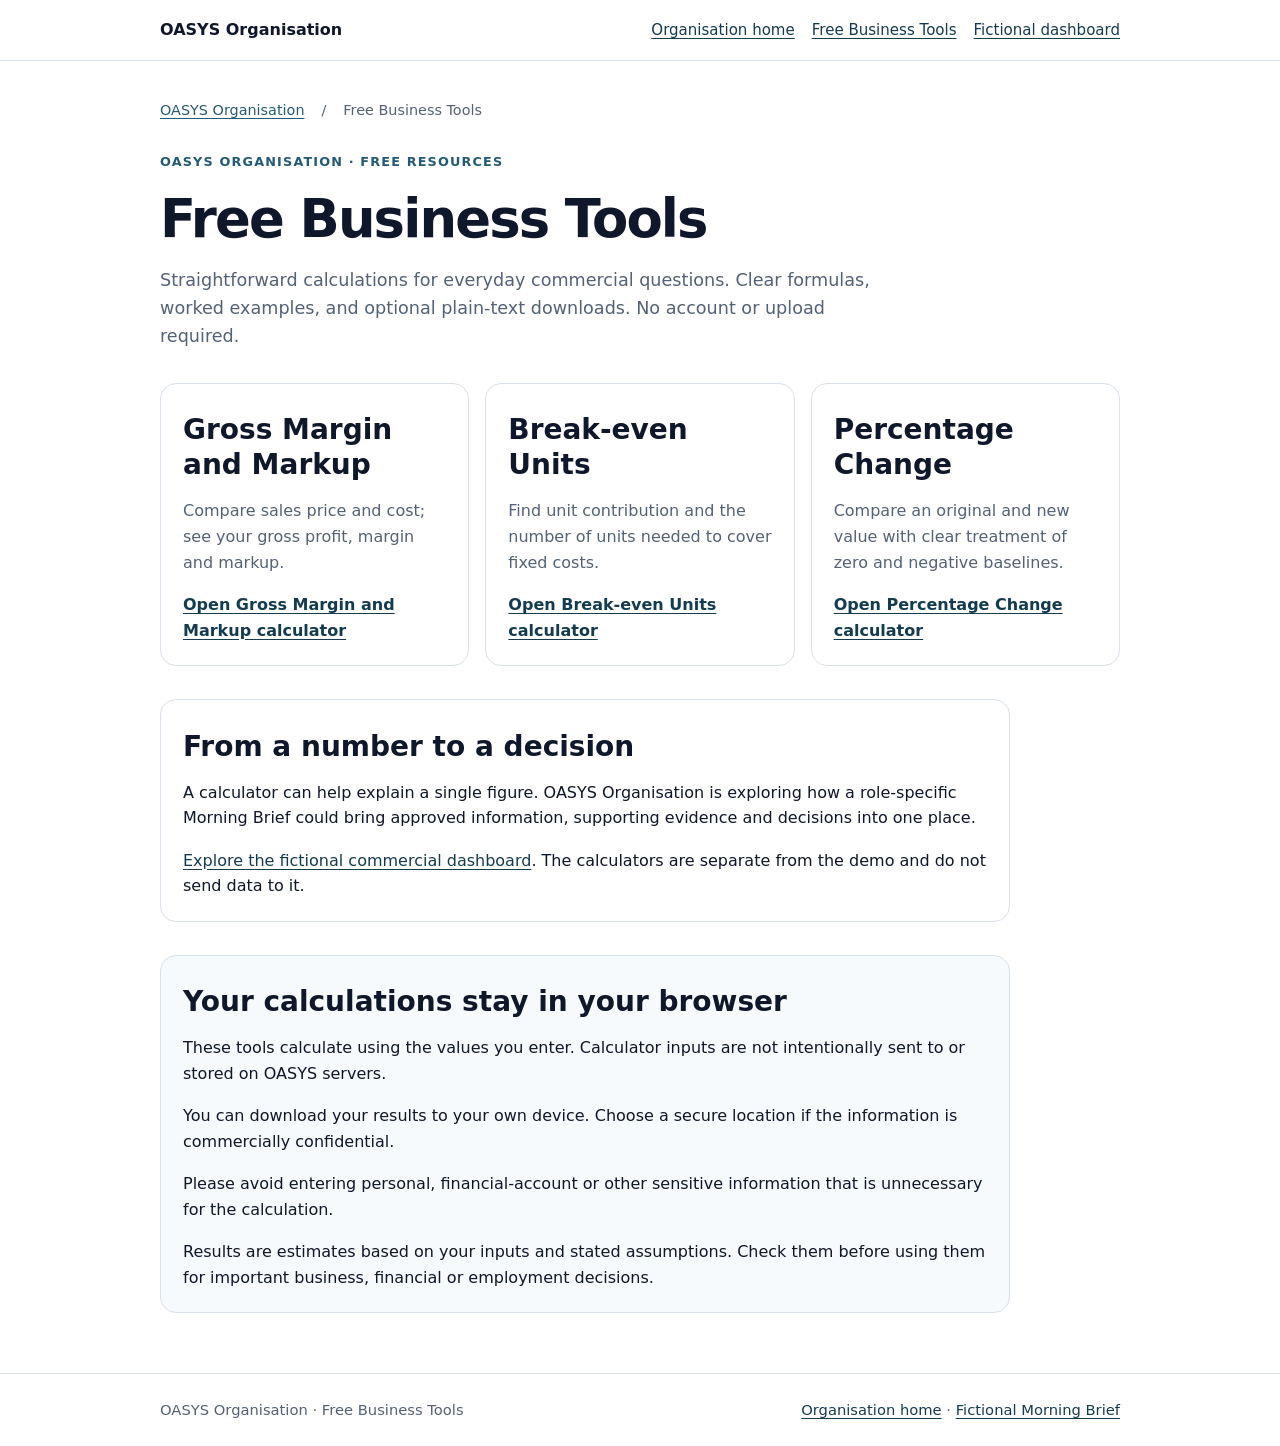
==== business-tools/index.html @ 9807e128 "Add review-gated Free Business Tools calculators and local text downloads" ====
<!doctype html>
<html lang="en-GB">
<head>
<meta charset="utf-8">
<meta name="viewport" content="width=device-width, initial-scale=1">
<title>Free Business Tools | OASYS Organisation</title>
<meta name="description" content="Three free UK business calculators for gross margin and markup, break-even units and percentage change. No account or data upload required.">
<meta name="robots" content="index,follow">
<link rel="canonical" href="https://organisation.oasys-cloud.com/business-tools/">
<meta property="og:type" content="website">
<meta property="og:title" content="Free Business Tools | OASYS Organisation">
<meta property="og:description" content="Three free UK business calculators for gross margin and markup, break-even units and percentage change. No account or data upload required.">
<meta property="og:url" content="https://organisation.oasys-cloud.com/business-tools/">
<meta name="theme-color" content="#0f172a">
<link rel="stylesheet" href="./tools.css">
<script type="application/ld+json">[{"@context":"https://schema.org","@type":"WebPage","name":"Free Business Tools | OASYS Organisation","url":"https://organisation.oasys-cloud.com/business-tools/","description":"Three free UK business calculators for gross margin and markup, break-even units and percentage change. No account or data upload required."},{"@context":"https://schema.org","@type":"BreadcrumbList","itemListElement":[{"@type":"ListItem","position":1,"name":"OASYS Organisation","item":"https://organisation.oasys-cloud.com/"},{"@type":"ListItem","position":2,"name":"Free Business Tools","item":"https://organisation.oasys-cloud.com/business-tools/"}]}]</script>
</head>
<body>
<a class="skip-link" href="#main">Skip to main content</a>
<header><div class="shell header-inner"><a class="brand" href="/">OASYS <strong>Organisation</strong></a><nav aria-label="Business tools navigation"><a href="/">Organisation home</a><a href="/business-tools/" aria-label="Free Business Tools">Free Business Tools</a><a href="/#demo">Fictional dashboard</a></nav></div></header>
<main id="main" class="shell"><nav class="breadcrumbs" aria-label="Breadcrumb"><a href="/">OASYS Organisation</a> / <span aria-current="page">Free Business Tools</span></nav><p class="eyebrow">OASYS Organisation · Free resources</p><h1>Free Business Tools</h1><p class="intro">Straightforward calculations for everyday commercial questions. Clear formulas, worked examples, and optional plain-text downloads. No account or upload required.</p><section class="section" aria-label="Available calculators"><div class="tool-list"><article class="card"><h2>Gross Margin and Markup</h2><p>Compare sales price and cost; see your gross profit, margin and markup.</p><a href="/business-tools/gross-margin-markup/">Open Gross Margin and Markup calculator</a></article>
<article class="card"><h2>Break-even Units</h2><p>Find unit contribution and the number of units needed to cover fixed costs.</p><a href="/business-tools/break-even/">Open Break-even Units calculator</a></article>
<article class="card"><h2>Percentage Change</h2><p>Compare an original and new value with clear treatment of zero and negative baselines.</p><a href="/business-tools/percentage-change/">Open Percentage Change calculator</a></article></div></section><section class="explanation section"><h2>From a number to a decision</h2><p>A calculator can help explain a single figure. OASYS Organisation is exploring how a role-specific Morning Brief could bring approved information, supporting evidence and decisions into one place.</p><p><a href="/#demo">Explore the fictional commercial dashboard</a>. The calculators are separate from the demo and do not send data to it.</p></section><section class="privacy section" aria-labelledby="privacy-title"><h2 id="privacy-title">Your calculations stay in your browser</h2><p>These tools calculate using the values you enter. Calculator inputs are not intentionally sent to or stored on OASYS servers.</p><p>You can download your results to your own device. Choose a secure location if the information is commercially confidential.</p><p>Please avoid entering personal, financial-account or other sensitive information that is unnecessary for the calculation.</p><p>Results are estimates based on your inputs and stated assumptions. Check them before using them for important business, financial or employment decisions.</p></section></main><footer><div class="shell"><span>OASYS Organisation · Free Business Tools</span><span><a href="/">Organisation home</a> · <a href="/#demo">Fictional Morning Brief</a></span></div></footer>
</body>
</html>
---- business-tools/tools.css ----
:root{--ink:#0f172a;--muted:#536277;--line:#d9e1ea;--soft:#f5f8fb;--accent:#245a75;--accent-dark:#153b50;--focus:#f0a928}
*{box-sizing:border-box}
html{scroll-behavior:smooth}
body{margin:0;background:#fff;color:var(--ink);font:1rem/1.6 Inter,ui-sans-serif,system-ui,-apple-system,BlinkMacSystemFont,"Segoe UI",sans-serif}
a{color:var(--accent-dark);text-underline-offset:3px}a:hover{text-decoration-thickness:2px}
a:focus-visible,button:focus-visible,input:focus-visible,select:focus-visible{outline:3px solid var(--focus);outline-offset:3px}
.skip-link{position:absolute;left:-10000px;top:8px;z-index:10;padding:.7rem 1rem;background:white;border:2px solid var(--ink)}
.skip-link:focus{left:8px}
.shell{width:min(960px,calc(100% - 32px));margin-inline:auto}
header{border-bottom:1px solid var(--line);background:white}
.header-inner{display:flex;align-items:center;justify-content:space-between;flex-wrap:wrap;gap:12px;padding:17px 0}
.brand{font-weight:800;color:var(--ink);text-decoration:none}
nav{display:flex;gap:17px;flex-wrap:wrap;font-size:.94rem}
nav a{white-space:nowrap}
main{padding:38px 0 60px}
.breadcrumbs{font-size:.9rem;color:var(--muted);margin-bottom:30px}
.breadcrumbs a{color:var(--accent)}
.eyebrow{color:var(--accent);font-size:.8rem;font-weight:800;letter-spacing:.09em;text-transform:uppercase}
h1{font-size:clamp(2rem,4.6vw,3.3rem);letter-spacing:-.035em;line-height:1.12;margin:.6rem 0 1.1rem}
h2{font-size:clamp(1.35rem,3vw,1.75rem);line-height:1.25;margin:.4rem 0 1rem}
h3{font-size:1.15rem;margin:.3rem 0 .8rem}
p{margin:0 0 1.05rem}
.intro{max-width:720px;color:var(--muted);font-size:1.1rem}
.section{margin-top:33px}
.tool-list{display:grid;grid-template-columns:repeat(3,minmax(0,1fr));gap:16px}
.card,.calc-box,.explanation,.privacy{padding:22px;border:1px solid var(--line);border-radius:16px;background:white}
.card{display:flex;flex-direction:column}
.card p{color:var(--muted)}
.card a{margin-top:auto;font-weight:750}
.calc-box{max-width:760px;background:var(--soft)}
fieldset{border:0;margin:0;padding:0;display:grid;gap:16px}
.field{display:grid;gap:6px}
label{font-weight:750}
.hint{font-size:.87rem;color:var(--muted);margin:0}
input,select{display:block;width:100%;max-width:460px;min-height:48px;padding:11px 12px;border:1px solid #7a8795;border-radius:9px;color:var(--ink);background:white;font-size:1rem}
input[aria-invalid="true"]{border:3px solid #a21d35}
.actions{display:flex;flex-wrap:wrap;gap:10px;margin:22px 0 5px}
button{font:inherit;font-weight:750;min-height:46px;padding:10px 16px;border:2px solid var(--ink);border-radius:10px;cursor:pointer;background:var(--ink);color:white}
button.secondary{background:white;color:var(--ink)}
button:disabled{opacity:.55;cursor:not-allowed}
.result-box{margin-top:24px;border-top:1px solid var(--line);padding-top:18px}
.result-list{display:grid;gap:12px;margin:12px 0}
.result-list>div{background:white;padding:13px;border:1px solid var(--line);border-radius:10px}
.result-list dt{font-size:.89rem;color:var(--muted)}
.result-list dd{font-weight:800;font-size:1.2rem;margin:2px 0 0;overflow-wrap:anywhere}
.result-note{color:var(--muted)}
.error{color:#92162e;font-weight:700;min-height:0;margin-top:10px}
.explanation,.privacy{max-width:850px}
.explanation p:last-child,.privacy p:last-child{margin-bottom:0}
.privacy{background:#f7fafc}
.bridge{border-left:4px solid var(--accent);background:var(--soft);padding:18px 22px;margin-top:32px;border-radius:0 10px 10px 0}
footer{border-top:1px solid var(--line);padding:24px 0;color:var(--muted);font-size:.92rem}
footer .shell{display:flex;justify-content:space-between;flex-wrap:wrap;gap:10px}
.sr-only{position:absolute;width:1px;height:1px;padding:0;margin:-1px;overflow:hidden;clip:rect(0,0,0,0);white-space:nowrap;border:0}
@media(max-width:700px){.tool-list{grid-template-columns:1fr}.card,.calc-box,.explanation,.privacy{padding:18px}main{padding-top:24px}nav{gap:12px}.header-inner{align-items:flex-start}}
@media(max-width:340px){.shell{width:calc(100% - 20px)}.actions button{width:100%}}
@media(prefers-reduced-motion:reduce){html{scroll-behavior:auto}}
@media print{header nav,.breadcrumbs,.actions,.bridge,footer,.skip-link{display:none!important}main{padding:0}.calc-box,.explanation,.privacy{break-inside:avoid;border-color:#888}.tool-list{display:block}.card{margin-bottom:14px}}
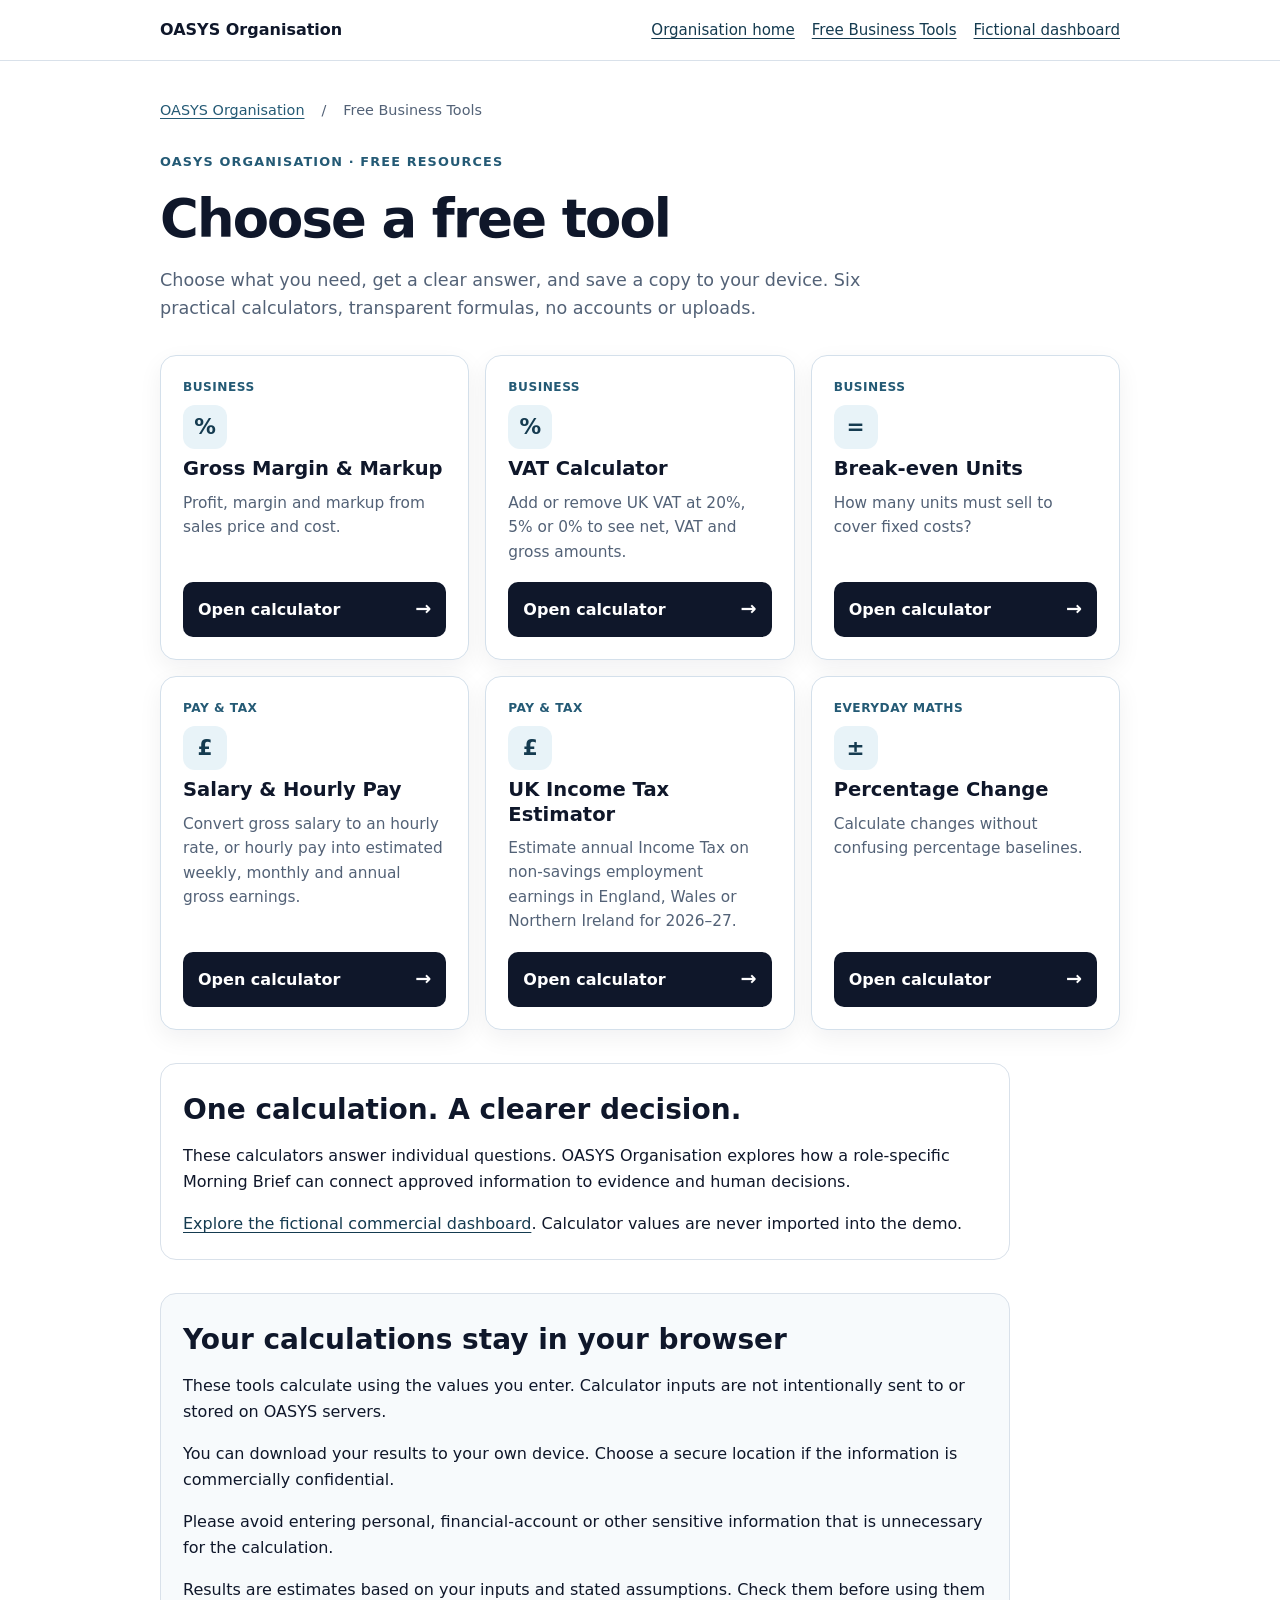
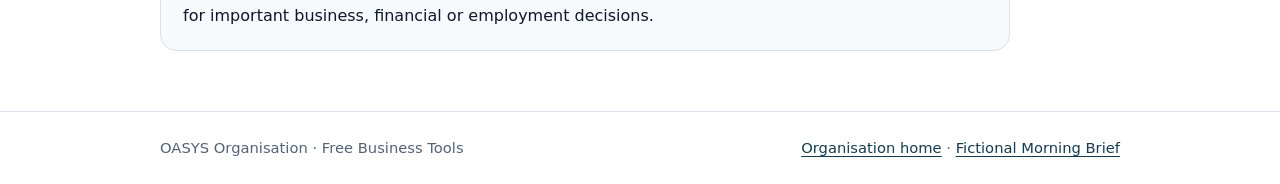
==== commit 992d4c24: "Draft six-tool business calculator update: VAT, pay, income tax and clearer selection" ====
--- a/business-tools/index.html
+++ b/business-tools/index.html
@@ -1,25 +1,6 @@
-<!doctype html>
-<html lang="en-GB">
-<head>
-<meta charset="utf-8">
-<meta name="viewport" content="width=device-width, initial-scale=1">
-<title>Free Business Tools | OASYS Organisation</title>
-<meta name="description" content="Three free UK business calculators for gross margin and markup, break-even units and percentage change. No account or data upload required.">
-<meta name="robots" content="index,follow">
-<link rel="canonical" href="https://organisation.oasys-cloud.com/business-tools/">
-<meta property="og:type" content="website">
-<meta property="og:title" content="Free Business Tools | OASYS Organisation">
-<meta property="og:description" content="Three free UK business calculators for gross margin and markup, break-even units and percentage change. No account or data upload required.">
-<meta property="og:url" content="https://organisation.oasys-cloud.com/business-tools/">
-<meta name="theme-color" content="#0f172a">
-<link rel="stylesheet" href="./tools.css">
-<script type="application/ld+json">[{"@context":"https://schema.org","@type":"WebPage","name":"Free Business Tools | OASYS Organisation","url":"https://organisation.oasys-cloud.com/business-tools/","description":"Three free UK business calculators for gross margin and markup, break-even units and percentage change. No account or data upload required."},{"@context":"https://schema.org","@type":"BreadcrumbList","itemListElement":[{"@type":"ListItem","position":1,"name":"OASYS Organisation","item":"https://organisation.oasys-cloud.com/"},{"@type":"ListItem","position":2,"name":"Free Business Tools","item":"https://organisation.oasys-cloud.com/business-tools/"}]}]</script>
-</head>
-<body>
-<a class="skip-link" href="#main">Skip to main content</a>
-<header><div class="shell header-inner"><a class="brand" href="/">OASYS <strong>Organisation</strong></a><nav aria-label="Business tools navigation"><a href="/">Organisation home</a><a href="/business-tools/" aria-label="Free Business Tools">Free Business Tools</a><a href="/#demo">Fictional dashboard</a></nav></div></header>
-<main id="main" class="shell"><nav class="breadcrumbs" aria-label="Breadcrumb"><a href="/">OASYS Organisation</a> / <span aria-current="page">Free Business Tools</span></nav><p class="eyebrow">OASYS Organisation · Free resources</p><h1>Free Business Tools</h1><p class="intro">Straightforward calculations for everyday commercial questions. Clear formulas, worked examples, and optional plain-text downloads. No account or upload required.</p><section class="section" aria-label="Available calculators"><div class="tool-list"><article class="card"><h2>Gross Margin and Markup</h2><p>Compare sales price and cost; see your gross profit, margin and markup.</p><a href="/business-tools/gross-margin-markup/">Open Gross Margin and Markup calculator</a></article>
-<article class="card"><h2>Break-even Units</h2><p>Find unit contribution and the number of units needed to cover fixed costs.</p><a href="/business-tools/break-even/">Open Break-even Units calculator</a></article>
-<article class="card"><h2>Percentage Change</h2><p>Compare an original and new value with clear treatment of zero and negative baselines.</p><a href="/business-tools/percentage-change/">Open Percentage Change calculator</a></article></div></section><section class="explanation section"><h2>From a number to a decision</h2><p>A calculator can help explain a single figure. OASYS Organisation is exploring how a role-specific Morning Brief could bring approved information, supporting evidence and decisions into one place.</p><p><a href="/#demo">Explore the fictional commercial dashboard</a>. The calculators are separate from the demo and do not send data to it.</p></section><section class="privacy section" aria-labelledby="privacy-title"><h2 id="privacy-title">Your calculations stay in your browser</h2><p>These tools calculate using the values you enter. Calculator inputs are not intentionally sent to or stored on OASYS servers.</p><p>You can download your results to your own device. Choose a secure location if the information is commercially confidential.</p><p>Please avoid entering personal, financial-account or other sensitive information that is unnecessary for the calculation.</p><p>Results are estimates based on your inputs and stated assumptions. Check them before using them for important business, financial or employment decisions.</p></section></main><footer><div class="shell"><span>OASYS Organisation · Free Business Tools</span><span><a href="/">Organisation home</a> · <a href="/#demo">Fictional Morning Brief</a></span></div></footer>
-</body>
-</html>
+<!doctype html><html lang="en-GB"><head><meta charset="utf-8"><meta name="viewport" content="width=device-width, initial-scale=1"><title>Free Business Tools | OASYS Organisation</title><meta name="description" content="Six free calculators for VAT, gross pay, Income Tax, margin, break-even and percentage change. Private, browser-only calculation and text downloads."><meta name="robots" content="index,follow"><link rel="canonical" href="https://organisation.oasys-cloud.com/business-tools/"><meta property="og:type" content="website"><meta property="og:title" content="Free Business Tools | OASYS Organisation"><meta property="og:description" content="Six free calculators for VAT, gross pay, Income Tax, margin, break-even and percentage change. Private, browser-only calculation and text downloads."><meta property="og:url" content="https://organisation.oasys-cloud.com/business-tools/"><meta name="theme-color" content="#0f172a"><link rel="stylesheet" href="./tools.css"><script type="application/ld+json">[{"@context":"https://schema.org","@type":"WebPage","name":"Free Business Tools | OASYS Organisation","url":"https://organisation.oasys-cloud.com/business-tools/","description":"Six free calculators for VAT, gross pay, Income Tax, margin, break-even and percentage change. Private, browser-only calculation and text downloads."},{"@context":"https://schema.org","@type":"BreadcrumbList","itemListElement":[{"@type":"ListItem","position":1,"name":"OASYS Organisation","item":"https://organisation.oasys-cloud.com/"},{"@type":"ListItem","position":2,"name":"Free Business Tools","item":"https://organisation.oasys-cloud.com/business-tools/"}]}]</script></head><body><a class="skip-link" href="#main">Skip to main content</a><header><div class="shell header-inner"><a class="brand" href="/">OASYS <strong>Organisation</strong></a><nav aria-label="Business tools navigation"><a href="/">Organisation home</a><a href="/business-tools/">Free Business Tools</a><a href="/#demo">Fictional dashboard</a></nav></div></header><main id="main" class="shell"><nav class="breadcrumbs" aria-label="Breadcrumb"><a href="/">OASYS Organisation</a> / <span aria-current="page">Free Business Tools</span></nav><p class="eyebrow">OASYS Organisation · Free resources</p><h1>Choose a free tool</h1><p class="intro">Choose what you need, get a clear answer, and save a copy to your device. Six practical calculators, transparent formulas, no accounts or uploads.</p><section class="section" aria-label="Choose a free tool"><div class="tool-list"><article class="card tool-card"><span class="tool-category">Business</span><span class="tool-symbol" aria-hidden="true">%</span><h2>Gross Margin &amp; Markup</h2><p>Profit, margin and markup from sales price and cost.</p><a class="tool-button" href="/business-tools/gross-margin-markup/">Open calculator <span aria-hidden="true">→</span></a></article>
+<article class="card tool-card"><span class="tool-category">Business</span><span class="tool-symbol" aria-hidden="true">%</span><h2>VAT Calculator</h2><p>Add or remove UK VAT at 20%, 5% or 0% to see net, VAT and gross amounts.</p><a class="tool-button" href="/business-tools/vat/">Open calculator <span aria-hidden="true">→</span></a></article>
+<article class="card tool-card"><span class="tool-category">Business</span><span class="tool-symbol" aria-hidden="true">=</span><h2>Break-even Units</h2><p>How many units must sell to cover fixed costs?</p><a class="tool-button" href="/business-tools/break-even/">Open calculator <span aria-hidden="true">→</span></a></article>
+<article class="card tool-card"><span class="tool-category">Pay &amp; tax</span><span class="tool-symbol" aria-hidden="true">£</span><h2>Salary &amp; Hourly Pay</h2><p>Convert gross salary to an hourly rate, or hourly pay into estimated weekly, monthly and annual gross earnings.</p><a class="tool-button" href="/business-tools/salary-hourly-pay/">Open calculator <span aria-hidden="true">→</span></a></article>
+<article class="card tool-card"><span class="tool-category">Pay &amp; tax</span><span class="tool-symbol" aria-hidden="true">£</span><h2>UK Income Tax Estimator</h2><p>Estimate annual Income Tax on non-savings employment earnings in England, Wales or Northern Ireland for 2026–27.</p><a class="tool-button" href="/business-tools/income-tax/">Open calculator <span aria-hidden="true">→</span></a></article>
+<article class="card tool-card"><span class="tool-category">Everyday maths</span><span class="tool-symbol" aria-hidden="true">±</span><h2>Percentage Change</h2><p>Calculate changes without confusing percentage baselines.</p><a class="tool-button" href="/business-tools/percentage-change/">Open calculator <span aria-hidden="true">→</span></a></article></div></section><section class="explanation section"><h2>One calculation. A clearer decision.</h2><p>These calculators answer individual questions. OASYS Organisation explores how a role-specific Morning Brief can connect approved information to evidence and human decisions.</p><p><a href="/#demo">Explore the fictional commercial dashboard</a>. Calculator values are never imported into the demo.</p></section><section class="privacy section" aria-labelledby="privacy-title"><h2 id="privacy-title">Your calculations stay in your browser</h2><p>These tools calculate using the values you enter. Calculator inputs are not intentionally sent to or stored on OASYS servers.</p><p>You can download your results to your own device. Choose a secure location if the information is commercially confidential.</p><p>Please avoid entering personal, financial-account or other sensitive information that is unnecessary for the calculation.</p><p>Results are estimates based on your inputs and stated assumptions. Check them before using them for important business, financial or employment decisions.</p></section></main><footer><div class="shell"><span>OASYS Organisation · Free Business Tools</span><span><a href="/">Organisation home</a> · <a href="/#demo">Fictional Morning Brief</a></span></div></footer></body></html>
--- a/business-tools/tools.css
+++ b/business-tools/tools.css
@@ -56,3 +56,24 @@
 @media(max-width:340px){.shell{width:calc(100% - 20px)}.actions button{width:100%}}
 @media(prefers-reduced-motion:reduce){html{scroll-behavior:auto}}
 @media print{header nav,.breadcrumbs,.actions,.bridge,footer,.skip-link{display:none!important}main{padding:0}.calc-box,.explanation,.privacy{break-inside:avoid;border-color:#888}.tool-list{display:block}.card{margin-bottom:14px}}
+
+/* Direct six-tool chooser: clearer buttons and spacing. */
+.tool-card{position:relative;min-height:252px;border-color:#d4e0eb;box-shadow:0 8px 25px rgba(15,23,42,.06);transition:box-shadow .15s ease,transform .15s ease}
+.tool-card:hover{box-shadow:0 12px 30px rgba(15,23,42,.13);transform:translateY(-2px)}
+.tool-category{font-size:.76rem;letter-spacing:.04em;text-transform:uppercase;color:#245a75;font-weight:800}
+.tool-symbol{display:grid;place-items:center;background:#e8f3f8;color:#153b50;font-size:1.35rem;font-weight:800;width:44px;height:44px;border-radius:12px;margin:8px 0}
+.tool-card h2{font-size:1.22rem;line-height:1.24;margin:0 0 9px}
+.tool-card p{font-size:.96rem;margin-bottom:18px}
+.tool-card .tool-button{display:flex;align-items:center;justify-content:space-between;min-height:48px;padding:12px 15px;border-radius:10px;text-decoration:none;background:#0f172a;color:white;font-weight:800}
+.tool-card .tool-button:hover,.tool-card .tool-button:focus-visible{background:#153b50;color:white}
+.tool-card .tool-button span{font-size:1.2rem}
+.visual-chart{border-top:1px solid var(--line);margin:20px 0;padding-top:16px;max-width:560px}
+.visual-chart figcaption{font-weight:800;margin-bottom:12px}
+.visual-chart p{font-size:.93rem;color:var(--muted)}
+.chart-bar{display:flex;width:100%;height:26px;border:1px solid #9fb4c5;border-radius:8px;overflow:hidden;background:#edf3f7}
+.chart-primary{background:#245a75}.chart-secondary{background:#d49a51}
+.chart-pie{height:134px;width:134px;border-radius:50%;background:conic-gradient(#245a75 0% 75%, #d49a51 75% 100%);border:1px solid #9fb4c5;margin:10px 0}
+@media(min-width:701px) and (max-width:900px){.tool-list{grid-template-columns:repeat(2,minmax(0,1fr))}}
+@media(max-width:700px){.tool-card{min-height:0}.tool-list{grid-template-columns:1fr}}
+@media(prefers-reduced-motion:reduce){.tool-card{transition:none}.tool-card:hover{transform:none}}
+@media print{.tool-card{box-shadow:none}.chart-bar span,.chart-pie{-webkit-print-color-adjust:exact;print-color-adjust:exact}}
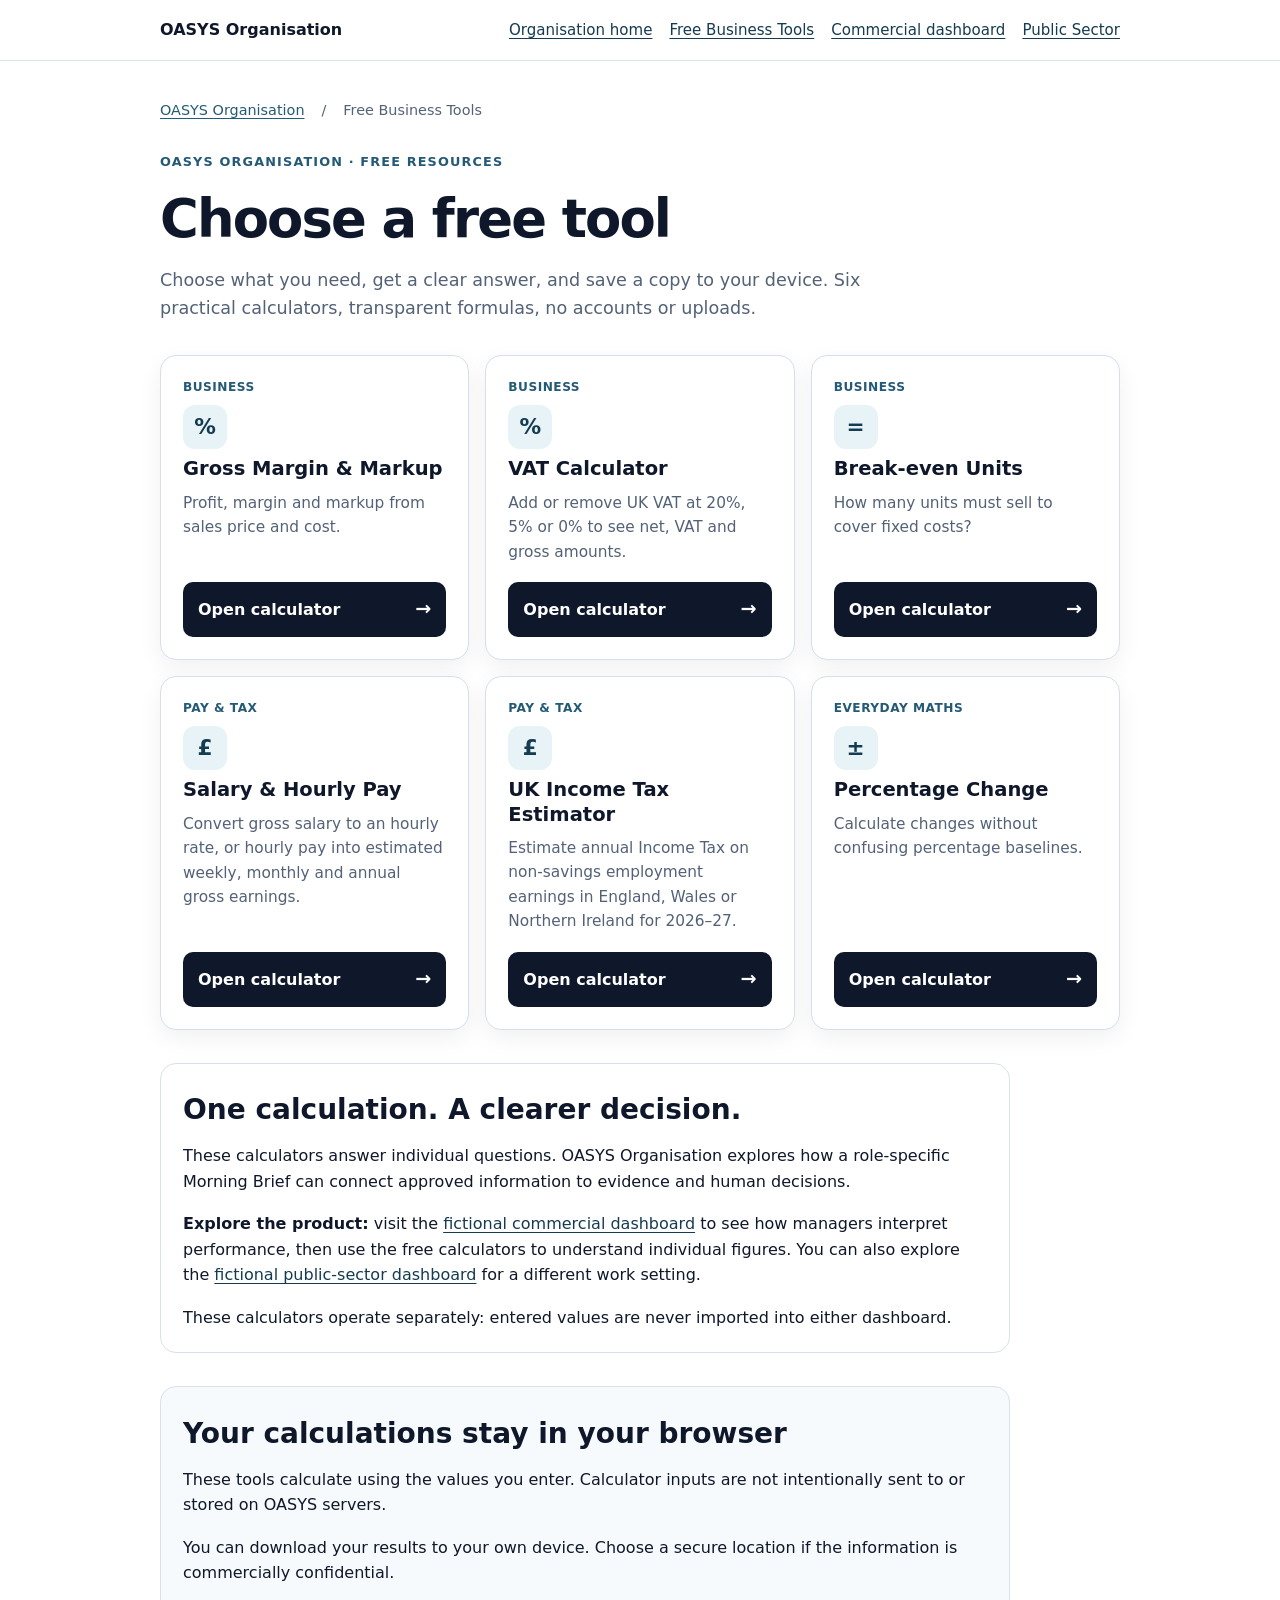
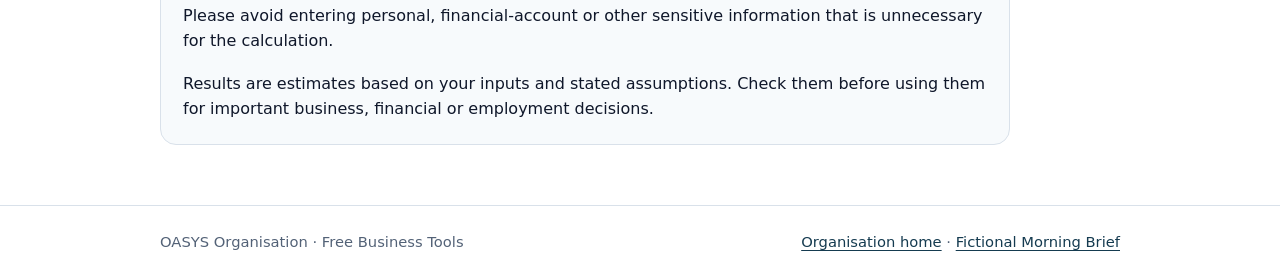
==== commit 2810d258: "Connect Organisation dashboard and free tools navigation" ====
--- a/business-tools/index.html
+++ b/business-tools/index.html
@@ -1,6 +1,6 @@
-<!doctype html><html lang="en-GB"><head><meta charset="utf-8"><meta name="viewport" content="width=device-width, initial-scale=1"><title>Free Business Tools | OASYS Organisation</title><meta name="description" content="Six free calculators for VAT, gross pay, Income Tax, margin, break-even and percentage change. Private, browser-only calculation and text downloads."><meta name="robots" content="index,follow"><link rel="canonical" href="https://organisation.oasys-cloud.com/business-tools/"><meta property="og:type" content="website"><meta property="og:title" content="Free Business Tools | OASYS Organisation"><meta property="og:description" content="Six free calculators for VAT, gross pay, Income Tax, margin, break-even and percentage change. Private, browser-only calculation and text downloads."><meta property="og:url" content="https://organisation.oasys-cloud.com/business-tools/"><meta name="theme-color" content="#0f172a"><link rel="stylesheet" href="./tools.css"><script type="application/ld+json">[{"@context":"https://schema.org","@type":"WebPage","name":"Free Business Tools | OASYS Organisation","url":"https://organisation.oasys-cloud.com/business-tools/","description":"Six free calculators for VAT, gross pay, Income Tax, margin, break-even and percentage change. Private, browser-only calculation and text downloads."},{"@context":"https://schema.org","@type":"BreadcrumbList","itemListElement":[{"@type":"ListItem","position":1,"name":"OASYS Organisation","item":"https://organisation.oasys-cloud.com/"},{"@type":"ListItem","position":2,"name":"Free Business Tools","item":"https://organisation.oasys-cloud.com/business-tools/"}]}]</script></head><body><a class="skip-link" href="#main">Skip to main content</a><header><div class="shell header-inner"><a class="brand" href="/">OASYS <strong>Organisation</strong></a><nav aria-label="Business tools navigation"><a href="/">Organisation home</a><a href="/business-tools/">Free Business Tools</a><a href="/#demo">Fictional dashboard</a></nav></div></header><main id="main" class="shell"><nav class="breadcrumbs" aria-label="Breadcrumb"><a href="/">OASYS Organisation</a> / <span aria-current="page">Free Business Tools</span></nav><p class="eyebrow">OASYS Organisation · Free resources</p><h1>Choose a free tool</h1><p class="intro">Choose what you need, get a clear answer, and save a copy to your device. Six practical calculators, transparent formulas, no accounts or uploads.</p><section class="section" aria-label="Choose a free tool"><div class="tool-list"><article class="card tool-card"><span class="tool-category">Business</span><span class="tool-symbol" aria-hidden="true">%</span><h2>Gross Margin &amp; Markup</h2><p>Profit, margin and markup from sales price and cost.</p><a class="tool-button" href="/business-tools/gross-margin-markup/">Open calculator <span aria-hidden="true">→</span></a></article>
+<!doctype html><html lang="en-GB"><head><meta charset="utf-8"><meta name="viewport" content="width=device-width, initial-scale=1"><title>Free Business Tools | OASYS Organisation</title><meta name="description" content="Six free calculators for VAT, gross pay, Income Tax, margin, break-even and percentage change. Private, browser-only calculation and text downloads."><meta name="robots" content="index,follow"><link rel="canonical" href="https://organisation.oasys-cloud.com/business-tools/"><meta property="og:type" content="website"><meta property="og:title" content="Free Business Tools | OASYS Organisation"><meta property="og:description" content="Six free calculators for VAT, gross pay, Income Tax, margin, break-even and percentage change. Private, browser-only calculation and text downloads."><meta property="og:url" content="https://organisation.oasys-cloud.com/business-tools/"><meta name="theme-color" content="#0f172a"><link rel="stylesheet" href="./tools.css"><script type="application/ld+json">[{"@context":"https://schema.org","@type":"WebPage","name":"Free Business Tools | OASYS Organisation","url":"https://organisation.oasys-cloud.com/business-tools/","description":"Six free calculators for VAT, gross pay, Income Tax, margin, break-even and percentage change. Private, browser-only calculation and text downloads."},{"@context":"https://schema.org","@type":"BreadcrumbList","itemListElement":[{"@type":"ListItem","position":1,"name":"OASYS Organisation","item":"https://organisation.oasys-cloud.com/"},{"@type":"ListItem","position":2,"name":"Free Business Tools","item":"https://organisation.oasys-cloud.com/business-tools/"}]}]</script></head><body><a class="skip-link" href="#main">Skip to main content</a><header><div class="shell header-inner"><a class="brand" href="/">OASYS <strong>Organisation</strong></a><nav aria-label="Business tools navigation"><a href="/">Organisation home</a><a href="/business-tools/">Free Business Tools</a><a href="/#demo">Commercial dashboard</a><a href="/public-sector/">Public Sector</a></nav></div></header><main id="main" class="shell"><nav class="breadcrumbs" aria-label="Breadcrumb"><a href="/">OASYS Organisation</a> / <span aria-current="page">Free Business Tools</span></nav><p class="eyebrow">OASYS Organisation · Free resources</p><h1>Choose a free tool</h1><p class="intro">Choose what you need, get a clear answer, and save a copy to your device. Six practical calculators, transparent formulas, no accounts or uploads.</p><section class="section" aria-label="Choose a free tool"><div class="tool-list"><article class="card tool-card"><span class="tool-category">Business</span><span class="tool-symbol" aria-hidden="true">%</span><h2>Gross Margin &amp; Markup</h2><p>Profit, margin and markup from sales price and cost.</p><a class="tool-button" href="/business-tools/gross-margin-markup/">Open calculator <span aria-hidden="true">→</span></a></article>
 <article class="card tool-card"><span class="tool-category">Business</span><span class="tool-symbol" aria-hidden="true">%</span><h2>VAT Calculator</h2><p>Add or remove UK VAT at 20%, 5% or 0% to see net, VAT and gross amounts.</p><a class="tool-button" href="/business-tools/vat/">Open calculator <span aria-hidden="true">→</span></a></article>
 <article class="card tool-card"><span class="tool-category">Business</span><span class="tool-symbol" aria-hidden="true">=</span><h2>Break-even Units</h2><p>How many units must sell to cover fixed costs?</p><a class="tool-button" href="/business-tools/break-even/">Open calculator <span aria-hidden="true">→</span></a></article>
 <article class="card tool-card"><span class="tool-category">Pay &amp; tax</span><span class="tool-symbol" aria-hidden="true">£</span><h2>Salary &amp; Hourly Pay</h2><p>Convert gross salary to an hourly rate, or hourly pay into estimated weekly, monthly and annual gross earnings.</p><a class="tool-button" href="/business-tools/salary-hourly-pay/">Open calculator <span aria-hidden="true">→</span></a></article>
 <article class="card tool-card"><span class="tool-category">Pay &amp; tax</span><span class="tool-symbol" aria-hidden="true">£</span><h2>UK Income Tax Estimator</h2><p>Estimate annual Income Tax on non-savings employment earnings in England, Wales or Northern Ireland for 2026–27.</p><a class="tool-button" href="/business-tools/income-tax/">Open calculator <span aria-hidden="true">→</span></a></article>
-<article class="card tool-card"><span class="tool-category">Everyday maths</span><span class="tool-symbol" aria-hidden="true">±</span><h2>Percentage Change</h2><p>Calculate changes without confusing percentage baselines.</p><a class="tool-button" href="/business-tools/percentage-change/">Open calculator <span aria-hidden="true">→</span></a></article></div></section><section class="explanation section"><h2>One calculation. A clearer decision.</h2><p>These calculators answer individual questions. OASYS Organisation explores how a role-specific Morning Brief can connect approved information to evidence and human decisions.</p><p><a href="/#demo">Explore the fictional commercial dashboard</a>. Calculator values are never imported into the demo.</p></section><section class="privacy section" aria-labelledby="privacy-title"><h2 id="privacy-title">Your calculations stay in your browser</h2><p>These tools calculate using the values you enter. Calculator inputs are not intentionally sent to or stored on OASYS servers.</p><p>You can download your results to your own device. Choose a secure location if the information is commercially confidential.</p><p>Please avoid entering personal, financial-account or other sensitive information that is unnecessary for the calculation.</p><p>Results are estimates based on your inputs and stated assumptions. Check them before using them for important business, financial or employment decisions.</p></section></main><footer><div class="shell"><span>OASYS Organisation · Free Business Tools</span><span><a href="/">Organisation home</a> · <a href="/#demo">Fictional Morning Brief</a></span></div></footer></body></html>+<article class="card tool-card"><span class="tool-category">Everyday maths</span><span class="tool-symbol" aria-hidden="true">±</span><h2>Percentage Change</h2><p>Calculate changes without confusing percentage baselines.</p><a class="tool-button" href="/business-tools/percentage-change/">Open calculator <span aria-hidden="true">→</span></a></article></div></section><section class="explanation section"><h2>One calculation. A clearer decision.</h2><p>These calculators answer individual questions. OASYS Organisation explores how a role-specific Morning Brief can connect approved information to evidence and human decisions.</p><p><strong>Explore the product:</strong> visit the <a href="/#demo">fictional commercial dashboard</a> to see how managers interpret performance, then use the free calculators to understand individual figures. You can also explore the <a href="/public-sector/#dashboard">fictional public-sector dashboard</a> for a different work setting.</p><p>These calculators operate separately: entered values are never imported into either dashboard.</p></section><section class="privacy section" aria-labelledby="privacy-title"><h2 id="privacy-title">Your calculations stay in your browser</h2><p>These tools calculate using the values you enter. Calculator inputs are not intentionally sent to or stored on OASYS servers.</p><p>You can download your results to your own device. Choose a secure location if the information is commercially confidential.</p><p>Please avoid entering personal, financial-account or other sensitive information that is unnecessary for the calculation.</p><p>Results are estimates based on your inputs and stated assumptions. Check them before using them for important business, financial or employment decisions.</p></section></main><footer><div class="shell"><span>OASYS Organisation · Free Business Tools</span><span><a href="/">Organisation home</a> · <a href="/#demo">Fictional Morning Brief</a></span></div></footer></body></html>
